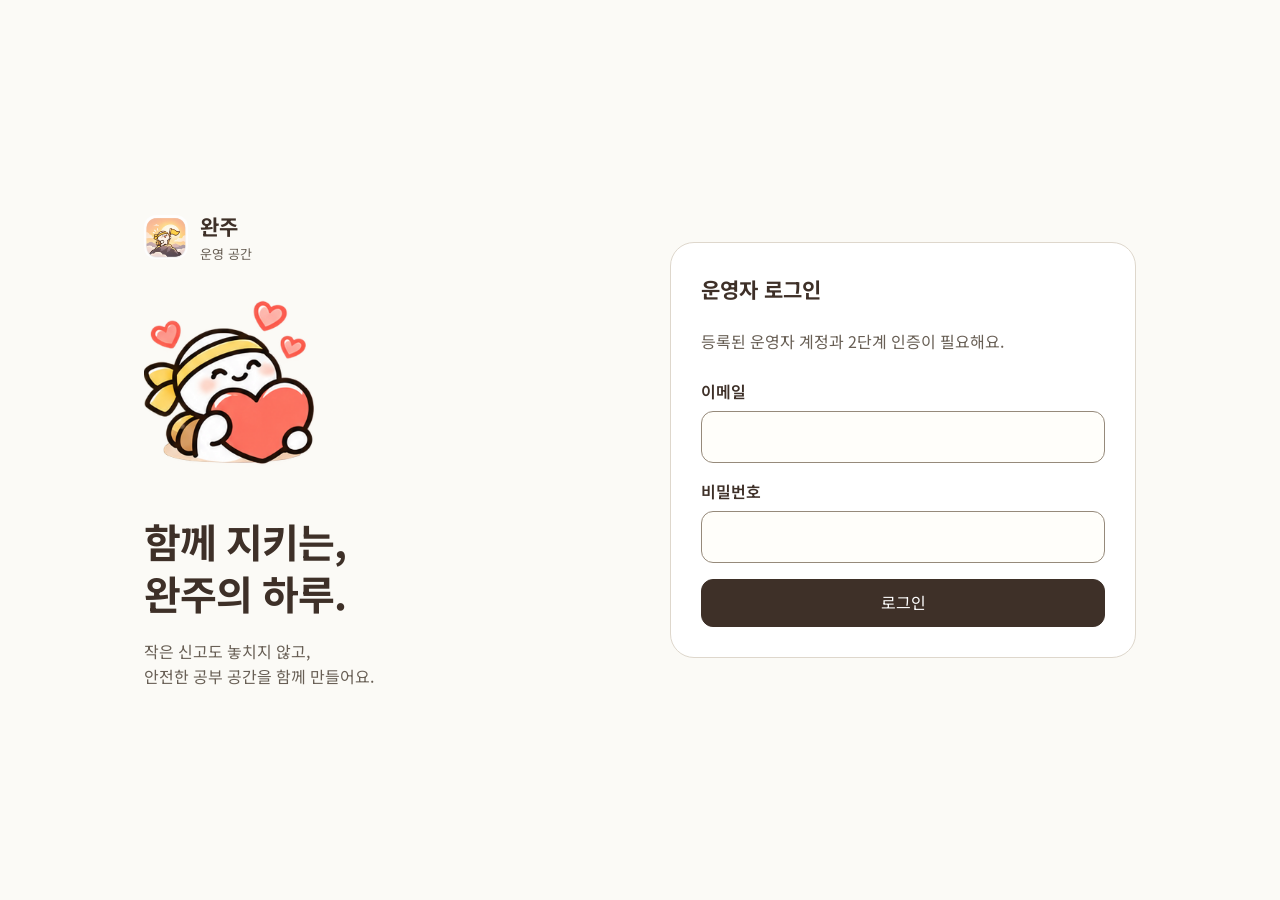
==== admin/index.html @ 6c3f6555 "Keep mascot visible in mobile operations entry" ====
<!doctype html>
<html lang="ko">
  <head>
    <meta charset="UTF-8" />
    <meta name="viewport" content="width=device-width,initial-scale=1" />
    <meta name="robots" content="noindex,nofollow" />
    <meta name="referrer" content="no-referrer" />
    <meta
      http-equiv="Content-Security-Policy"
      content="default-src 'self'; script-src 'self'; style-src 'self' 'unsafe-inline'; img-src 'self' data:; font-src 'self'; connect-src 'self' https://*.supabase.co http://127.0.0.1:55431 ws://127.0.0.1:4173; base-uri 'self'; form-action 'self'"
    />
    <title>완주 운영 공간</title>
    <link rel="icon" href="./logo.webp" />
    <script type="module" crossorigin src="./assets/index-C2wyU3qX.js"></script>
    <link rel="stylesheet" crossorigin href="./assets/index-Ct2Ta-Of.css">
  </head>
  <body>
    <div id="app"></div>
  </body>
</html>
---- admin/assets/index-Ct2Ta-Of.css ----
@font-face{font-family:WanjuSans;src:url(../fonts/NotoSansKR.woff2) format("woff2");font-weight:100 900;font-display:swap}:root{font-family:WanjuSans,-apple-system,BlinkMacSystemFont,Apple SD Gothic Neo,Malgun Gothic,sans-serif;color:#3e3028;background:#fbfaf6;font-size:16px;line-height:1.6;--ink: #3e3028;--muted: #685f55;--line: #ded7cc;--paper: #fbfaf6;--cream: #f4eddb;--yellow: #ffda66;--red: #a7332d;--green: #3e663d}*{box-sizing:border-box}body{margin:0}button,input,textarea,select{font:inherit;color:inherit}button{cursor:pointer;border:1px solid var(--line);border-radius:12px;background:#fff;padding:10px 16px;min-height:46px}button:hover{background:var(--cream)}button:disabled{opacity:.5;cursor:wait}button.primary{background:var(--ink);color:#fff;border-color:var(--ink)}button.danger{color:var(--red);border-color:var(--red)}button:focus-visible,input:focus-visible,textarea:focus-visible,select:focus-visible,a:focus-visible{outline:3px solid #906b17;outline-offset:3px}input,textarea,select{width:100%;border:1px solid #968a7b;border-radius:12px;padding:12px;background:#fffefa}textarea{min-height:100px;resize:vertical}label{display:grid;gap:7px;font-weight:600;margin-bottom:16px}h1,h2,h3,p{margin:0}h1{font-size:30px;line-height:1.3;letter-spacing:-1px}h2{font-size:21px}h3{font-size:17px}p{color:var(--muted)}small,.meta{font-size:13px;color:var(--muted)}.shell{display:grid;grid-template-columns:232px minmax(0,1fr);min-height:100vh}.sidebar{background:#f3eee4;border-right:1px solid var(--line);padding:28px 20px;display:flex;flex-direction:column;gap:30px}.brand{display:flex;align-items:center;gap:12px}.brand img{width:44px;height:44px;border-radius:12px}.brand strong{display:block;font-size:21px}.brand small{display:block}.nav{display:grid;gap:8px}.nav button{border:0;text-align:left;background:transparent;display:flex;align-items:center;gap:12px}.nav button[aria-current=page]{background:var(--ink);color:#fff}.nav svg{width:21px;height:21px}.sidebar-foot{margin-top:auto;font-size:13px;overflow-wrap:anywhere}.workspace{padding:32px clamp(20px,4vw,64px);min-width:0;max-width:1500px;width:100%;margin:auto}.topline{display:flex;justify-content:space-between;gap:20px;align-items:center;margin-bottom:30px}.eyebrow{font-size:13px;font-weight:700;letter-spacing:.08em;color:var(--muted);margin-bottom:8px}.toolbar{display:flex;gap:8px;flex-wrap:wrap;align-items:center}.toolbar input{width:min(380px,100%)}.hero{display:flex;align-items:center;gap:24px;border:1px solid var(--line);border-radius:24px;background:linear-gradient(115deg,#f8e4d6,#f4eddb);padding:26px;margin-bottom:24px}.hero>div{flex:1;min-width:0}.hero p{margin-top:10px}.mascot{display:inline-block;flex:none;background-image:url(../emotions-transparent.png);background-size:500% 500%;width:94px;height:94px;border-radius:18px;background-color:transparent}.metrics{display:grid;grid-template-columns:repeat(4,minmax(0,1fr));gap:16px;margin-bottom:24px}.metric,.panel{border:1px solid var(--line);border-radius:20px;background:#fffefa;padding:22px}.metric svg{width:25px;height:25px;margin-bottom:14px}.metric strong{display:block;font-size:34px;line-height:1.3;font-variant-numeric:tabular-nums}.metric span{font-size:14px;color:var(--muted)}.grid{display:grid;grid-template-columns:minmax(0,1.45fr) minmax(260px,1fr);gap:20px}.section-heading{display:flex;justify-content:space-between;align-items:center;gap:12px;margin-bottom:20px}.bars{display:flex;align-items:flex-end;gap:16px;height:180px;padding-top:20px}.bar{flex:1;display:flex;flex-direction:column;align-items:center;justify-content:flex-end;gap:6px;height:100%;font-size:12px;min-width:0}.bar i{display:block;width:100%;max-width:40px;background:#84662c;border-radius:7px 7px 0 0}.table-wrap{overflow:auto;margin-top:20px}table{border-collapse:collapse;width:100%;min-width:660px;text-align:left;font-size:14px}th{font-size:13px;color:var(--muted);font-weight:600;background:#f6f2e9}td,th{padding:14px 12px;border-bottom:1px solid var(--line);vertical-align:top}td .body-preview{display:block;max-width:420px;white-space:nowrap;overflow:hidden;text-overflow:ellipsis}.badge{display:inline-flex;align-items:center;gap:5px;font-size:12px;font-weight:600;padding:4px 9px;border-radius:8px;background:var(--cream);white-space:nowrap}.badge.pending{background:#fff0b5;color:#634d13}.badge.resolved{background:#e4ebdd;color:var(--green)}.badge.hidden{background:#f7e2df;color:var(--red)}.empty{display:flex;align-items:center;gap:20px;padding:40px 20px;justify-content:center;text-align:left;flex-wrap:wrap}.empty p{margin-top:7px}.notice{border-left:3px solid #906b17;background:var(--cream);padding:15px 18px;border-radius:12px;font-size:14px;margin-bottom:20px}.notice.error{border-color:var(--red);background:#f8e6e1}.login{max-width:1040px;min-height:100vh;margin:auto;display:grid;grid-template-columns:1fr 1fr;align-items:center;gap:60px;padding:40px 24px}.login-art .mascot{width:180px;height:180px;margin-bottom:28px}.login h1{font-size:40px}.login-art p{margin-top:20px}.login-form{border:1px solid var(--line);border-radius:24px;background:#fff;padding:30px}.login-form h2{margin-bottom:22px}.login-form button{width:100%}.form-actions{display:flex;gap:10px;justify-content:flex-end;margin-top:24px}.form-actions button{width:auto}.qr{width:200px;height:200px;display:block;margin:10px auto}.secret{overflow-wrap:anywhere;-webkit-user-select:all;user-select:all}.modal-backdrop{position:fixed;top:0;right:0;bottom:0;left:0;background:#201c1980;z-index:20;display:grid;place-items:center;padding:20px}.modal{background:var(--paper);border-radius:24px;width:min(720px,100%);max-height:90dvh;overflow:auto;padding:28px;box-shadow:0 20px 70px #201c1933}.modal h2{margin-bottom:20px}.content-body{white-space:pre-wrap;overflow-wrap:anywhere;background:#fff;border:1px solid var(--line);border-radius:16px;padding:20px;margin:16px 0}.content-body h3{margin-bottom:12px}.field-row{display:grid;grid-template-columns:1fr 1fr;gap:16px}.pager{display:flex;justify-content:flex-end;gap:10px;margin-top:20px}.history-payload{font-size:12px;max-width:400px;white-space:pre-wrap;overflow-wrap:anywhere}.loading{display:flex;gap:12px;align-items:center;padding:40px}.loading:before{content:"";width:22px;height:22px;border:3px solid var(--cream);border-top-color:var(--ink);border-radius:50%;animation:spin 1s linear infinite}@keyframes spin{to{transform:rotate(360deg)}}svg{fill:none;stroke:currentColor;stroke-width:1.7;stroke-linecap:round;stroke-linejoin:round;width:20px;height:20px}.stack{display:grid;gap:16px}.status-list{display:grid;gap:15px}.status-list li{display:flex;justify-content:space-between;gap:15px;border-bottom:1px solid var(--line);padding-bottom:12px}.status-list{padding:0;list-style:none}.sr-only{position:absolute;width:1px;height:1px;overflow:hidden;clip:rect(0,0,0,0)}@media(max-width:1050px){.metrics{grid-template-columns:repeat(2,1fr)}.grid{grid-template-columns:1fr}.shell{grid-template-columns:190px 1fr}.workspace{padding:24px}}@media(max-width:700px){.shell{display:block}.sidebar{padding:14px 16px;gap:16px;border-right:0;border-bottom:1px solid var(--line)}.nav{display:flex;overflow:auto;gap:4px}.nav button{white-space:nowrap;padding:10px;font-size:14px}.nav svg{display:none}.sidebar-foot{display:flex;gap:12px;align-items:center}.sidebar-foot p{flex:1}.topline{align-items:flex-start}.topline h1{font-size:25px}.hero{padding:20px;gap:12px}.hero .mascot{width:65px;height:65px}.workspace{padding:22px 16px}.metric{padding:16px}.metric strong{font-size:29px}.metrics{gap:10px}.login{grid-template-columns:1fr;gap:24px;padding-block:32px;align-content:center}.login-art{position:relative}.login-art .mascot{display:block;position:absolute;right:0;top:0;width:64px;height:64px;margin:0}.login-art>div[style]{margin:0!important}.login-art h1{margin-top:18px}.login h1{font-size:30px}.login-art p{margin-top:12px}.login-form{padding:24px}.modal{padding:20px}.field-row{grid-template-columns:1fr}.hero h2{font-size:20px}.toolbar input{width:100%}.form-actions{flex-wrap:wrap}}@media(prefers-reduced-motion:reduce){*{animation:none!important;scroll-behavior:auto!important}}
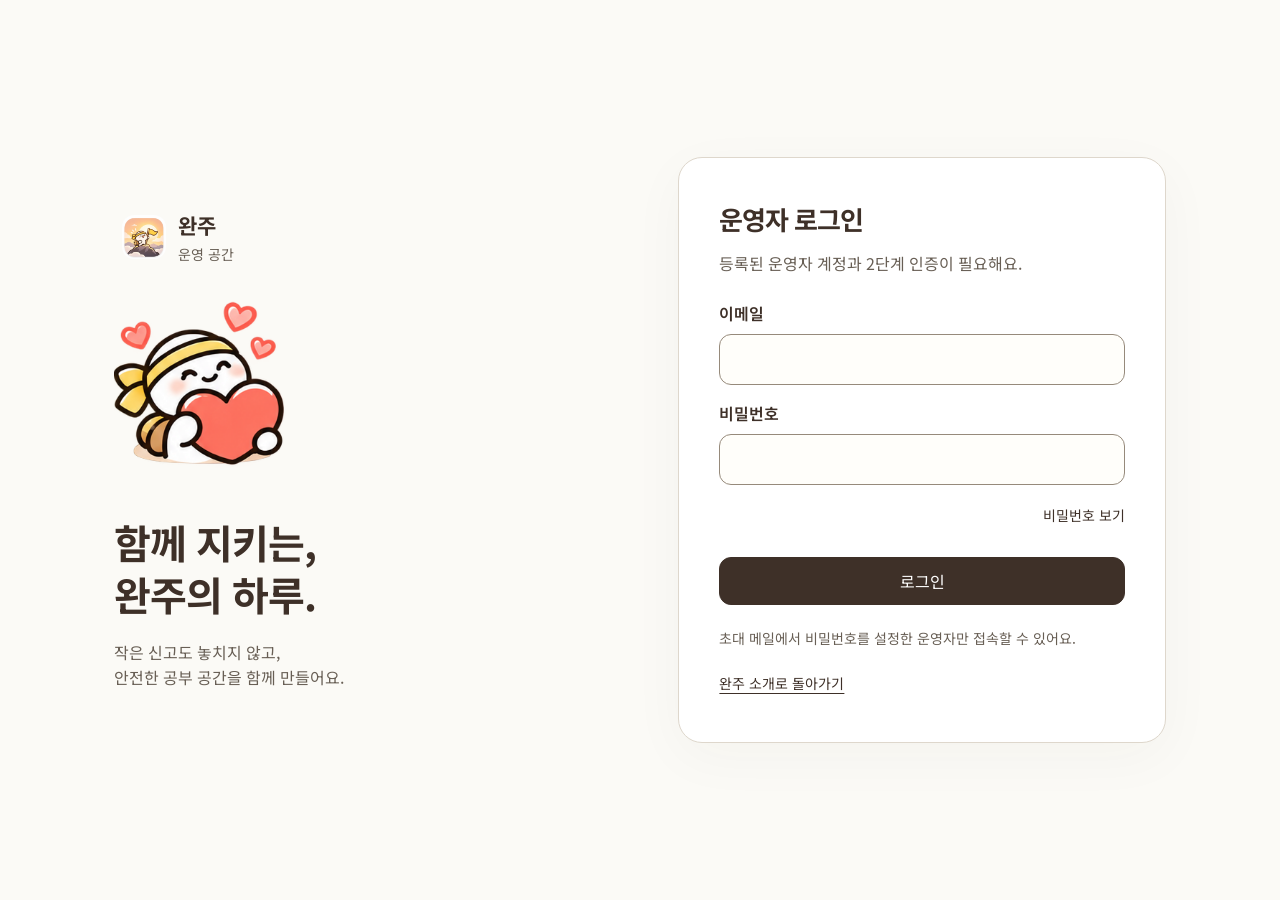
==== commit fd5bc756: "Improve Wanju previews and accessible operations workflows" ====
--- a/admin/index.html
+++ b/admin/index.html
@@ -11,8 +11,8 @@
     />
     <title>완주 운영 공간</title>
     <link rel="icon" href="./logo.webp" />
-    <script type="module" crossorigin src="./assets/index-C2wyU3qX.js"></script>
-    <link rel="stylesheet" crossorigin href="./assets/index-Ct2Ta-Of.css">
+    <script type="module" crossorigin src="./assets/index-5sKJbuFZ.js"></script>
+    <link rel="stylesheet" crossorigin href="./assets/index-IJQnGYV1.css">
   </head>
   <body>
     <div id="app"></div>
--- a/admin/assets/index-IJQnGYV1.css
+++ b/admin/assets/index-IJQnGYV1.css
@@ -0,0 +1 @@
+@font-face{font-family:WanjuSans;src:url(../fonts/NotoSansKR.woff2) format("woff2");font-weight:100 900;font-display:swap}:root{font-family:WanjuSans,-apple-system,BlinkMacSystemFont,Apple SD Gothic Neo,Malgun Gothic,sans-serif;color:#3e3028;background:#fbfaf6;font-size:16px;line-height:1.6;--ink: #3e3028;--muted: #685f55;--line: #ded7cc;--paper: #fbfaf6;--cream: #f4eddb;--yellow: #ffda66;--red: #a7332d;--green: #3e663d}*{box-sizing:border-box}body{margin:0}button,input,textarea,select{font:inherit;color:inherit}button{cursor:pointer;border:1px solid var(--line);border-radius:12px;background:#fff;padding:10px 16px;min-height:46px}button:hover{background:var(--cream)}button:disabled{opacity:.5;cursor:wait}button.primary{background:var(--ink);color:#fff;border-color:var(--ink)}button.danger{color:var(--red);border-color:var(--red)}button:focus-visible,input:focus-visible,textarea:focus-visible,select:focus-visible,a:focus-visible{outline:3px solid #906b17;outline-offset:3px}input,textarea,select{width:100%;border:1px solid #968a7b;border-radius:12px;padding:12px;background:#fffefa}textarea{min-height:100px;resize:vertical}label{display:grid;gap:7px;font-weight:600;margin-bottom:16px}label.check-row{grid-template-columns:22px 1fr;align-items:center;min-height:48px}.check-row input[type=checkbox]{width:20px;height:20px;padding:0;accent-color:var(--ink)}h1,h2,h3,p{margin:0}h1{font-size:30px;line-height:1.3;letter-spacing:-1px}h2{font-size:21px}h3{font-size:17px}p{color:var(--muted)}small,.meta{font-size:13px;color:var(--muted)}.shell{display:grid;grid-template-columns:232px minmax(0,1fr);min-height:100vh}.sidebar{background:#f3eee4;border-right:1px solid var(--line);padding:28px 20px;display:flex;flex-direction:column;gap:30px}.brand{display:flex;align-items:center;gap:12px}.brand img{width:44px;height:44px;border-radius:12px}.brand strong{display:block;font-size:21px}.brand small{display:block}.nav{display:grid;gap:8px}.nav button{border:0;text-align:left;background:transparent;display:flex;align-items:center;gap:12px}.nav button[aria-current=page]{background:var(--ink);color:#fff}.nav svg{width:21px;height:21px}.sidebar-foot{margin-top:auto;font-size:13px;overflow-wrap:anywhere}.workspace{padding:32px clamp(20px,4vw,64px);min-width:0;max-width:1500px;width:100%;margin:auto}.topline{display:flex;justify-content:space-between;gap:20px;align-items:center;margin-bottom:30px}.eyebrow{font-size:13px;font-weight:700;letter-spacing:.08em;color:var(--muted);margin-bottom:8px}.toolbar{display:flex;gap:8px;flex-wrap:wrap;align-items:center}.toolbar input{width:min(380px,100%)}.hero{display:flex;align-items:center;gap:24px;border:1px solid var(--line);border-radius:24px;background:linear-gradient(115deg,#f8e4d6,#f4eddb);padding:26px;margin-bottom:24px}.hero>div{flex:1;min-width:0}.hero p{margin-top:10px}.mascot{display:inline-block;flex:none;background-image:url(../emotions-transparent.png);background-size:500% 500%;width:94px;height:94px;border-radius:18px;background-color:transparent}.metrics{display:grid;grid-template-columns:repeat(4,minmax(0,1fr));gap:16px;margin-bottom:24px}.metric,.panel{border:1px solid var(--line);border-radius:20px;background:#fffefa;padding:22px}.metric svg{width:25px;height:25px;margin-bottom:14px}.metric strong{display:block;font-size:34px;line-height:1.3;font-variant-numeric:tabular-nums}.metric span{font-size:14px;color:var(--muted)}.grid{display:grid;grid-template-columns:minmax(0,1.45fr) minmax(260px,1fr);gap:20px}.section-heading{display:flex;justify-content:space-between;align-items:center;gap:12px;margin-bottom:20px}.bars{display:flex;align-items:flex-end;gap:16px;height:180px;padding-top:20px}.bar{flex:1;display:flex;flex-direction:column;align-items:center;justify-content:flex-end;gap:6px;height:100%;font-size:12px;min-width:0}.bar i{display:block;width:100%;max-width:40px;background:#84662c;border-radius:7px 7px 0 0}.table-wrap{overflow:auto;margin-top:20px}table{border-collapse:collapse;width:100%;min-width:660px;text-align:left;font-size:14px}th{font-size:13px;color:var(--muted);font-weight:600;background:#f6f2e9}td,th{padding:14px 12px;border-bottom:1px solid var(--line);vertical-align:top}td .body-preview{display:block;max-width:420px;white-space:nowrap;overflow:hidden;text-overflow:ellipsis}.badge{display:inline-flex;align-items:center;gap:5px;font-size:12px;font-weight:600;padding:4px 9px;border-radius:8px;background:var(--cream);white-space:nowrap}.badge.pending{background:#fff0b5;color:#634d13}.badge.resolved{background:#e4ebdd;color:var(--green)}.badge.hidden{background:#f7e2df;color:var(--red)}.empty{display:flex;align-items:center;gap:20px;padding:40px 20px;justify-content:center;text-align:left;flex-wrap:wrap}.empty p{margin-top:7px}.notice{border-left:3px solid #906b17;background:var(--cream);padding:15px 18px;border-radius:12px;font-size:14px;margin-bottom:20px}.notice.error{border-color:var(--red);background:#f8e6e1}.login{max-width:1040px;min-height:100vh;margin:auto;display:grid;grid-template-columns:1fr 1fr;align-items:center;gap:60px;padding:40px 24px}.login-art .mascot{width:180px;height:180px;margin-bottom:28px}.login h1{font-size:40px}.login-art p{margin-top:20px}.login-form{border:1px solid var(--line);border-radius:24px;background:#fff;padding:30px}.login-form h2{margin-bottom:22px}.login-form button{width:100%}.form-actions{display:flex;gap:10px;justify-content:flex-end;margin-top:24px}.form-actions button{width:auto}.qr{width:200px;height:200px;display:block;margin:10px auto}.secret{overflow-wrap:anywhere;-webkit-user-select:all;user-select:all}.modal-backdrop{position:fixed;top:0;right:0;bottom:0;left:0;background:#201c1980;z-index:20;display:grid;place-items:center;padding:20px}.modal{background:var(--paper);border-radius:24px;width:min(720px,100%);max-height:90dvh;overflow:auto;padding:28px;box-shadow:0 20px 70px #201c1933}.modal h2{margin-bottom:20px}.content-body{white-space:pre-wrap;overflow-wrap:anywhere;background:#fff;border:1px solid var(--line);border-radius:16px;padding:20px;margin:16px 0}.content-body h3{margin-bottom:12px}.field-row{display:grid;grid-template-columns:1fr 1fr;gap:16px}.pager{display:flex;justify-content:flex-end;gap:10px;margin-top:20px}.history-payload{font-size:12px;max-width:400px;white-space:pre-wrap;overflow-wrap:anywhere}.loading{display:flex;gap:12px;align-items:center;padding:40px}.loading:before{content:"";width:22px;height:22px;border:3px solid var(--cream);border-top-color:var(--ink);border-radius:50%;animation:spin 1s linear infinite}@keyframes spin{to{transform:rotate(360deg)}}svg{fill:none;stroke:currentColor;stroke-width:1.7;stroke-linecap:round;stroke-linejoin:round;width:20px;height:20px}.stack{display:grid;gap:16px}.status-list{display:grid;gap:15px}.status-list li{display:flex;justify-content:space-between;gap:15px;border-bottom:1px solid var(--line);padding-bottom:12px}.status-list{padding:0;list-style:none}.sr-only{position:absolute;width:1px;height:1px;overflow:hidden;clip:rect(0,0,0,0)}@media(max-width:1050px){.metrics{grid-template-columns:repeat(2,1fr)}.grid{grid-template-columns:1fr}.shell{grid-template-columns:190px 1fr}.workspace{padding:24px}}@media(max-width:700px){.shell{display:block}.sidebar{padding:14px 16px;gap:16px;border-right:0;border-bottom:1px solid var(--line)}.nav{display:flex;overflow:auto;gap:4px}.nav button{white-space:nowrap;padding:10px;font-size:14px}.nav svg{display:none}.sidebar-foot{display:flex;gap:12px;align-items:center}.sidebar-foot p{flex:1}.topline{align-items:flex-start}.topline h1{font-size:25px}.hero{padding:20px;gap:12px}.hero .mascot{width:65px;height:65px}.workspace{padding:22px 16px}.metric{padding:16px}.metric strong{font-size:29px}.metrics{gap:10px}.login{grid-template-columns:1fr;gap:24px;padding-block:32px;align-content:center}.login-art{position:relative}.login-art .mascot{display:block;position:absolute;right:0;top:0;width:64px;height:64px;margin:0}.login-art>div[style]{margin:0!important}.login-art h1{margin-top:18px}.login h1{font-size:30px}.login-art p{margin-top:12px}.login-form{padding:24px}.modal{padding:20px}.field-row{grid-template-columns:1fr}.hero h2{font-size:20px}.toolbar input{width:100%}.form-actions{flex-wrap:wrap}}@media(prefers-reduced-motion:reduce){*{animation:none!important;scroll-behavior:auto!important}}:root{--focus: #91691b;--surface: #fffefa}html{scroll-padding-top:24px}a{color:inherit;text-underline-offset:4px}button{transition:background-color .14s,border-color .14s,box-shadow .14s;min-height:48px}button:active:not(:disabled){box-shadow:inset 0 0 0 2px #3e302825}button:disabled{cursor:not-allowed}button.primary:hover:not(:disabled){background:#594336}input,textarea,select{font-size:1rem}small,.meta{font-size:.875rem}.skip-link{position:fixed;top:8px;left:16px;z-index:100;transform:translateY(-150%);padding:12px 20px;background:var(--ink);color:#fff;border-radius:12px}.skip-link:focus{transform:none}.sidebar{position:sticky;top:0;height:100dvh;padding-top:32px;background:#f5f1e8}.brand{padding:0 8px}.nav button{min-height:52px;font-weight:600}.nav button:not([aria-current]):hover{background:#e9e1d1}.nav button[aria-current]{box-shadow:0 4px 12px #3e302814}.workspace{align-self:start;margin-block:0;padding-top:40px;padding-bottom:64px}.topline{align-items:flex-start;margin-bottom:28px}.page-description{margin-top:10px;font-size:.9375rem;max-width:56ch}#workspace-heading:focus{outline:none}#refresh{display:flex;align-items:center;gap:8px;flex-shrink:0}#refresh svg{width:18px;height:18px}.metric{display:block;text-align:left;position:relative;border-radius:20px}.metric:hover:not(:disabled){background:#fff9e6;border-color:#b69d65}.metric strong{margin-bottom:4px}.metric .metric-action{display:block;margin-top:14px;font-size:.8125rem;color:var(--ink);font-weight:600}.panel{box-shadow:0 3px 16px #3e302803}.toolbar{background:var(--surface);border:1px solid var(--line);border-radius:18px;padding:12px;gap:10px}.toolbar input{flex:1;min-width:180px;width:auto}.table-wrap{margin-top:0}table{font-size:.9375rem}th{padding-block:16px;font-size:.8125rem}tbody tr:hover{background:#faf6eb}td{overflow-wrap:anywhere;max-width:460px}td .body-preview{white-space:normal;display:-webkit-box;-webkit-box-orient:vertical;-webkit-line-clamp:2;max-height:3.3em;margin-block:6px;color:var(--muted)}.pager{align-items:center;flex-wrap:wrap;border-top:1px solid var(--line);padding-top:18px}.pager>span{margin-right:auto}.badge{font-size:.8125rem}.notice.success{border-color:var(--green);background:#e9f0e4}.login{gap:clamp(28px,6vw,80px);max-width:1100px}.login-form{box-shadow:0 14px 56px #3e302809;padding:clamp(24px,4vw,40px)}.login-form h2{font-size:1.625rem;letter-spacing:-.04em;margin-bottom:12px}.login-form .password-field{margin:-8px 0 20px;text-align:right}.login-form #show-password{width:auto;min-height:44px;padding:6px 0 6px 12px;border:0;background:transparent;font-size:.875rem}.login-help{margin-top:22px;font-size:.875rem}.back-site{display:inline-block;margin-top:14px;padding-block:8px;font-size:.875rem}.modal-backdrop{background:#201c1999;padding:24px}.modal{overscroll-behavior:contain;scrollbar-gutter:stable;padding:28px}.modal>.section-heading{position:sticky;top:-28px;background:var(--paper);padding-block:12px;z-index:1;border-bottom:1px solid var(--line)}.modal .section-heading h2{margin:0}.form-actions{position:sticky;bottom:-28px;padding-block:16px;background:var(--paper);border-top:1px solid var(--line)}.skeleton-grid{display:grid;grid-template-columns:repeat(3,1fr);gap:16px}.skeleton-grid i{height:120px;border-radius:20px;background:#eee8dc}@media(max-width:700px){.sidebar{position:static;height:auto;padding:16px;gap:12px}.sidebar>.brand{padding:0}.sidebar-foot{margin:0}.sidebar-foot p{margin:0;font-size:.8125rem}.sidebar-foot button{min-height:44px;font-size:.875rem}.nav{padding-block:4px;scrollbar-width:thin}.nav button{min-height:48px}.workspace{padding:24px 16px 48px}.topline{gap:12px}.topline #refresh{padding:10px}.page-description{font-size:.875rem}.panel{padding:16px}.table-wrap{overflow:visible}table,tbody,tr,td{display:block;width:100%;min-width:0}thead{display:none}tbody{display:grid;gap:16px}tbody tr{border:1px solid var(--line);border-radius:16px;padding:8px 16px}td{padding:10px 0;max-width:none;border:0}td:before{content:attr(data-label);display:block;color:var(--muted);font-size:.8125rem;margin-bottom:5px;font-weight:600}td:last-child:not(:first-child){border-top:1px solid var(--line);padding-top:12px}td button{width:100%;margin-top:6px}.pager>span{flex-basis:100%}.pager button{flex:1}.hero .mascot{width:76px;height:76px}.modal-backdrop{padding:12px}.modal{padding:20px;max-height:calc(100dvh - 24px);border-radius:20px}.modal>.section-heading{top:-20px}.form-actions{bottom:-20px}.login-art h1{font-size:1.75rem}.toolbar{align-items:stretch}.toolbar input{min-width:0;flex-basis:100%}.skeleton-grid{grid-template-columns:1fr}}@media(prefers-reduced-motion:reduce){*{transition:none!important}}
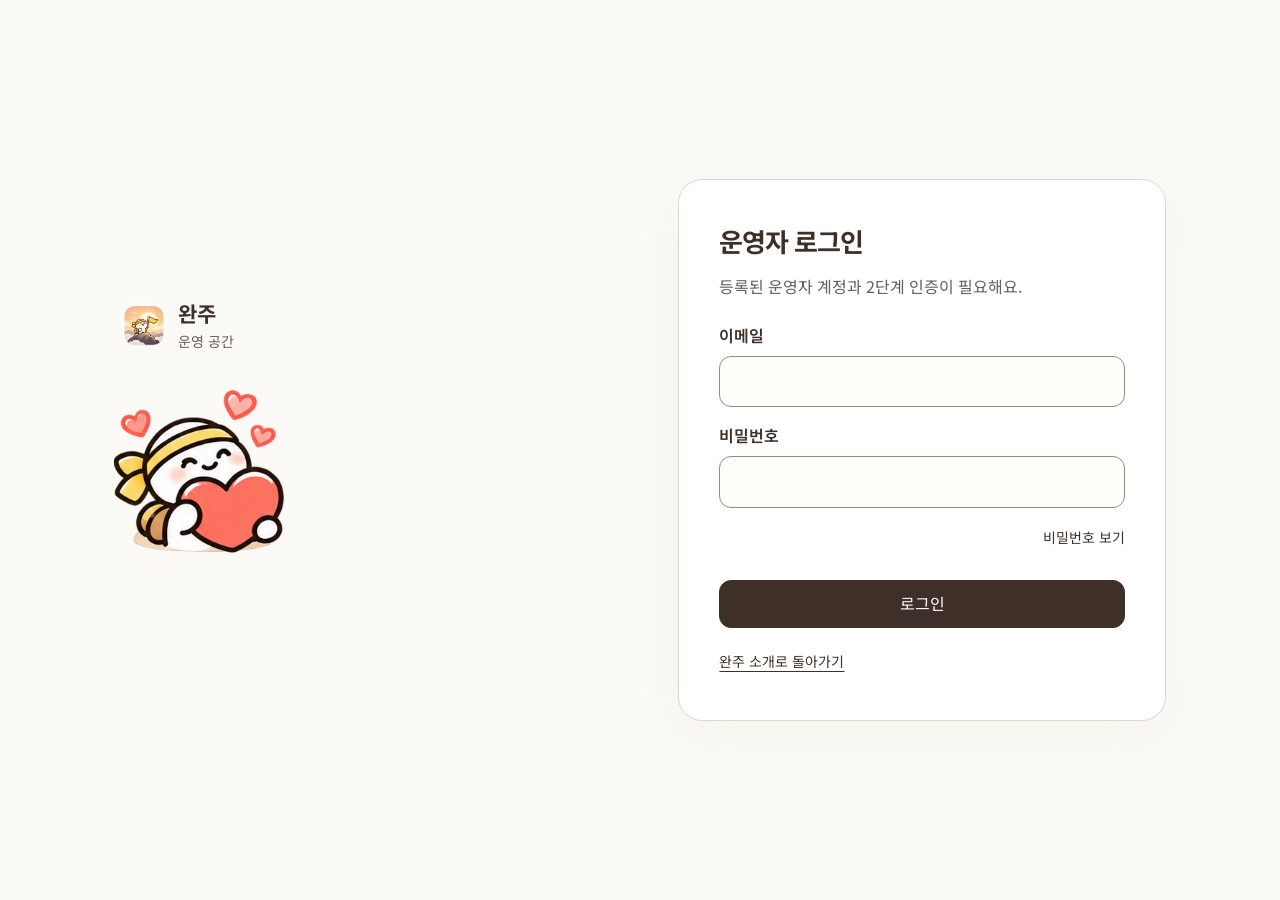
==== commit 4cc873a2: "Trim repeated instructions across site and operations screens" ====
--- a/admin/index.html
+++ b/admin/index.html
@@ -11,7 +11,7 @@
     />
     <title>완주 운영 공간</title>
     <link rel="icon" href="./logo.webp" />
-    <script type="module" crossorigin src="./assets/index-5sKJbuFZ.js"></script>
+    <script type="module" crossorigin src="./assets/index-CDpPvY7g.js"></script>
     <link rel="stylesheet" crossorigin href="./assets/index-IJQnGYV1.css">
   </head>
   <body>
